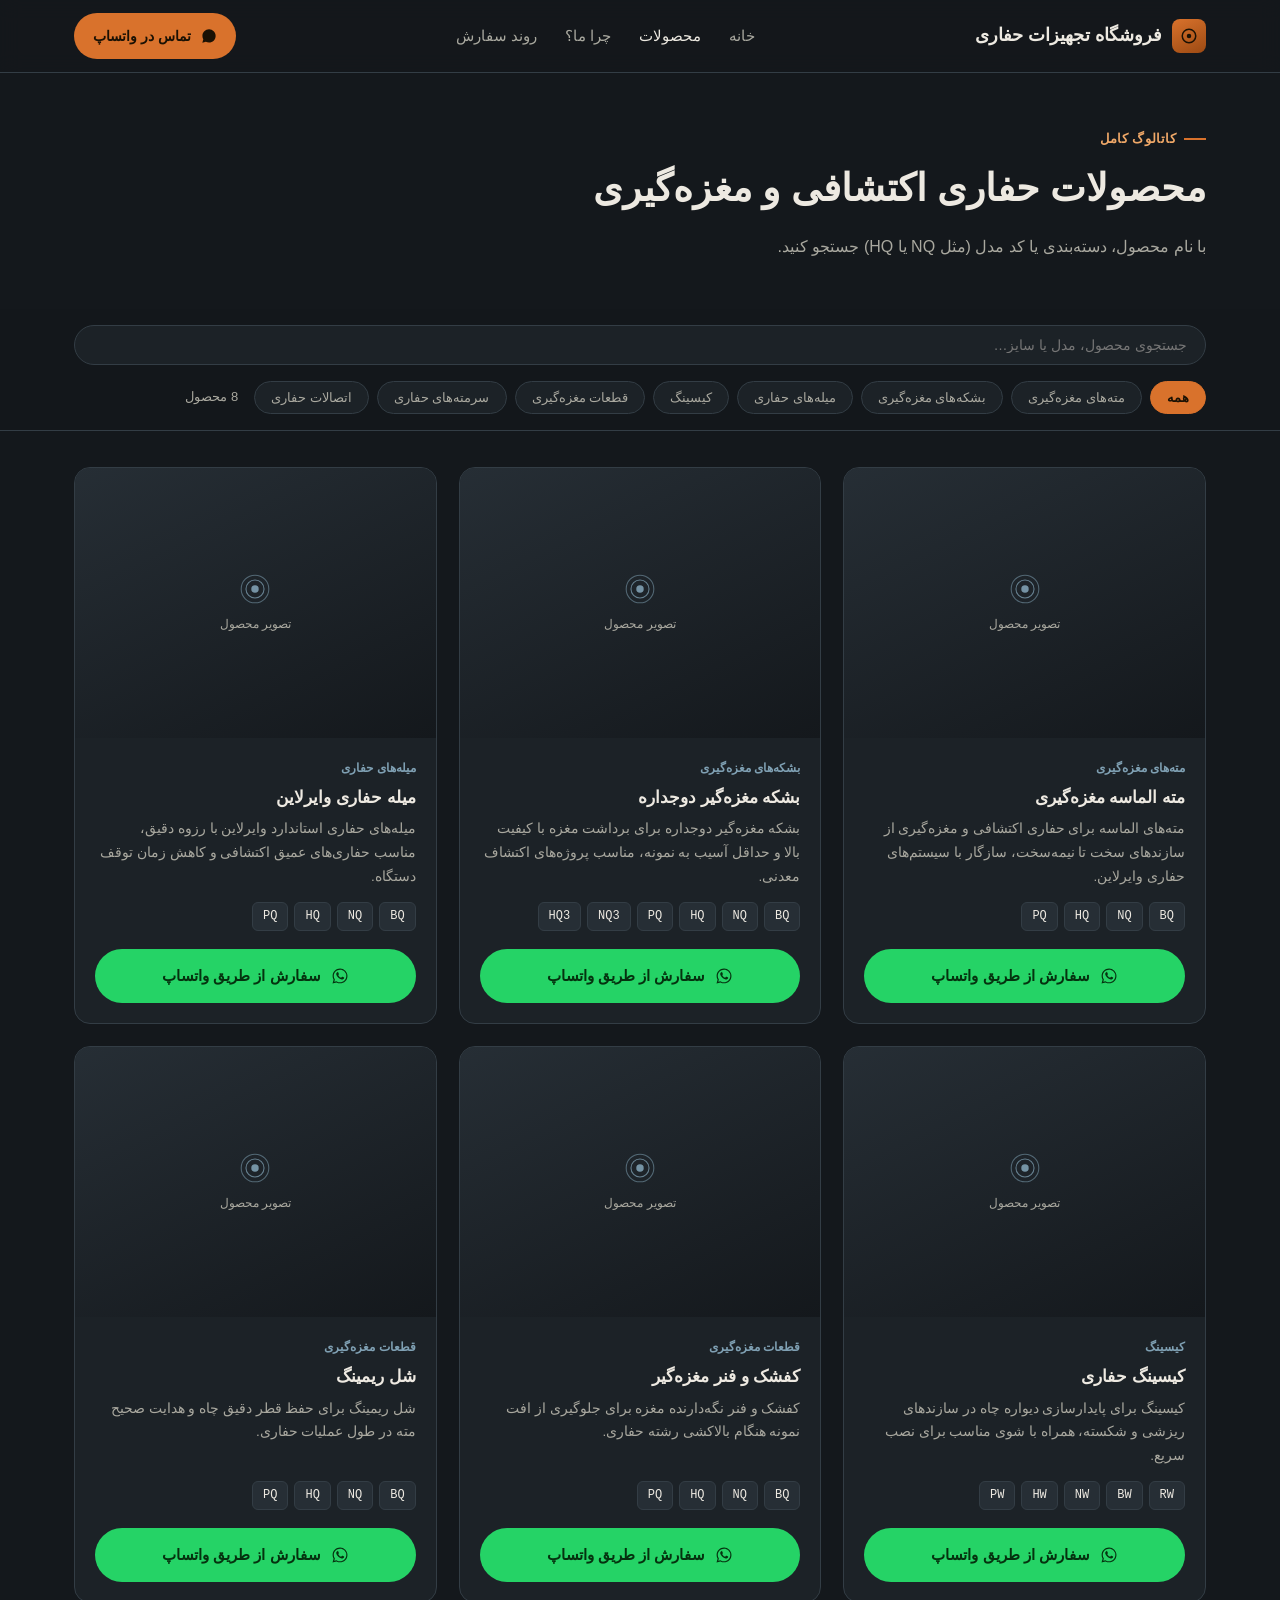
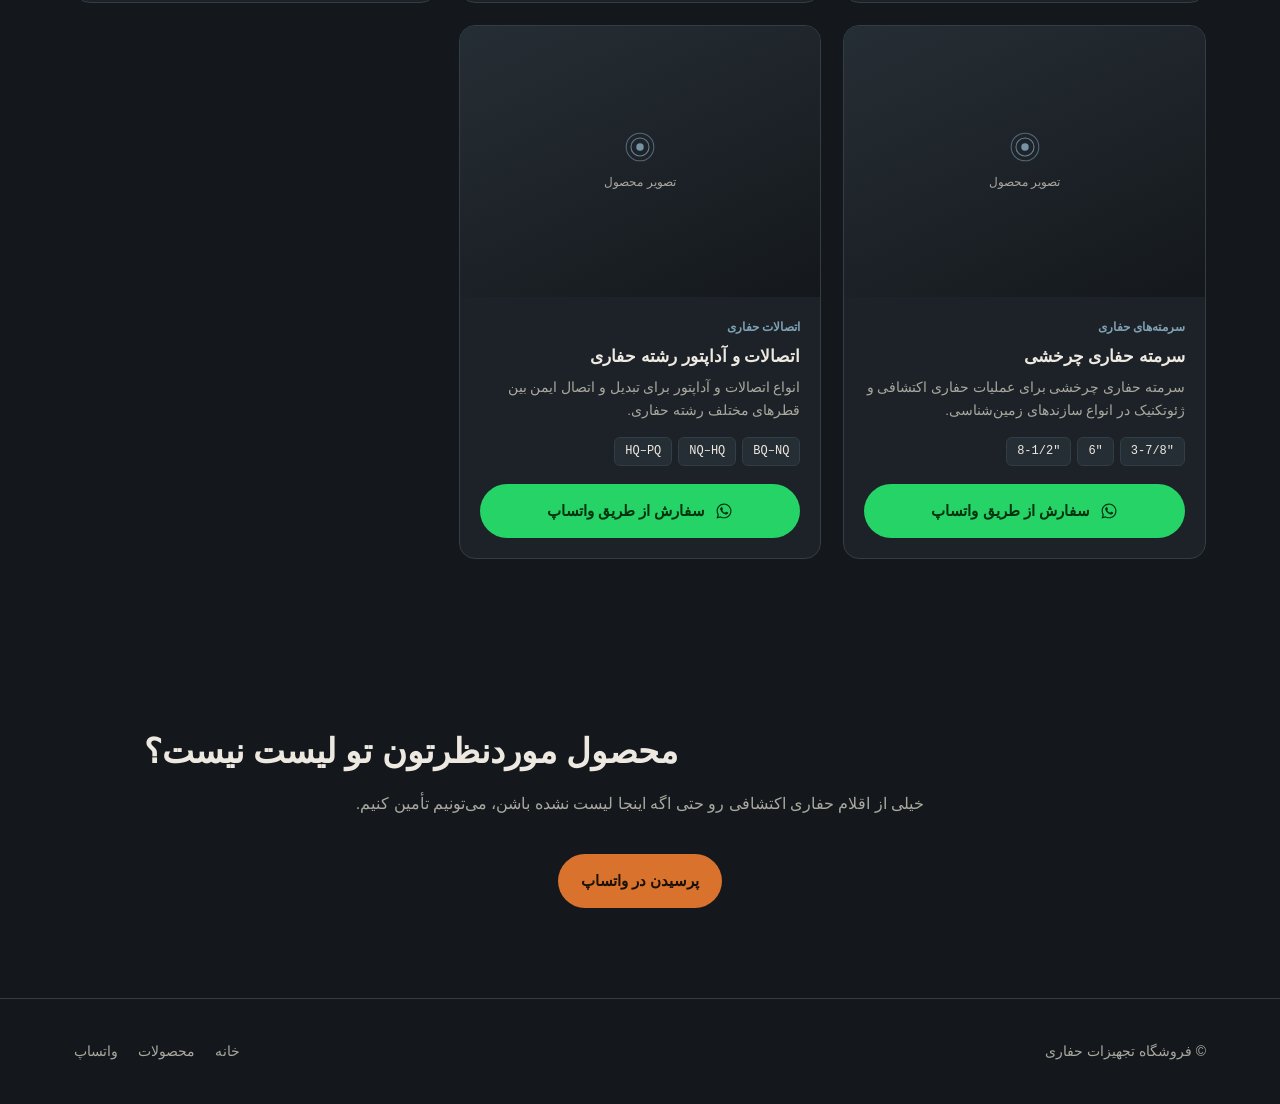
==== products.html @ 7eb8c816 "Add files via upload first commit" ====
<!DOCTYPE html>
<html lang="fa" dir="rtl">
<head>
<meta charset="UTF-8" />
<meta name="viewport" content="width=device-width, initial-scale=1.0" />
<title>محصولات | فروشگاه تجهیزات حفاری</title>
<meta name="description" content="کاتالوگ کامل تجهیزات و اقلام مصرفی حفاری اکتشافی: مته، بشکه مغزه‌گیر، میله حفاری، کیسینگ و قطعات مرتبط." />
<link rel="stylesheet" href="style.css" />
</head>
<body>

<header class="site-header">
  <div class="container">
    <a href="index.html" class="brand">
      <span class="brand-mark">
        <svg viewBox="0 0 24 24" width="18" height="18"><circle cx="12" cy="12" r="9" fill="none" stroke="currentColor" stroke-width="2"/><circle cx="12" cy="12" r="3" fill="currentColor"/></svg>
      </span>
      <span data-company-name>فروشگاه تجهیزات حفاری</span>
    </a>
    <nav class="main-nav">
      <a href="index.html">خانه</a>
      <a href="products.html" aria-current="page">محصولات</a>
      <a href="index.html#trust">چرا ما؟</a>
      <a href="index.html#steps">روند سفارش</a>
    </nav>
    <div class="header-actions">
      <a class="btn btn-primary" data-whatsapp-general href="#">
        <svg viewBox="0 0 24 24" width="16" height="16"><path fill="currentColor" d="M12.04 2C6.58 2 2.13 6.45 2.13 11.91c0 1.75.46 3.45 1.32 4.95L2 22l5.29-1.39a9.9 9.9 0 0 0 4.75 1.21h.01c5.46 0 9.91-4.45 9.91-9.91 0-2.65-1.03-5.14-2.9-7.01A9.82 9.82 0 0 0 12.04 2"/></svg>
        تماس در واتساپ
      </a>
    </div>
  </div>
</header>

<section class="page-header">
  <div class="container">
    <div class="eyebrow">کاتالوگ کامل</div>
    <h1>محصولات حفاری اکتشافی و مغزه‌گیری</h1>
    <p class="lead">با نام محصول، دسته‌بندی یا کد مدل (مثل NQ یا HQ) جستجو کنید.</p>
  </div>
</section>

<div class="filter-bar">
  <div class="container filter-row">
    <input id="search-input" class="search-input" type="text" placeholder="جستجوی محصول، مدل یا سایز…" />
    <div id="category-pills" class="pills"></div>
    <span id="result-count" class="result-count"></span>
  </div>
</div>

<div class="container">
  <div id="product-grid" class="product-grid"></div>
  <div id="empty-state" class="empty-state" hidden>
    <p>محصولی با این مشخصات پیدا نشد. عبارت جستجو یا دسته‌بندی رو تغییر بدید.</p>
  </div>
</div>

<section class="cta-band">
  <div class="container">
    <h2>محصول موردنظرتون تو لیست نیست؟</h2>
    <p>خیلی از اقلام حفاری اکتشافی رو حتی اگه اینجا لیست نشده باشن، می‌تونیم تأمین کنیم.</p>
    <a data-whatsapp-general href="#" class="btn btn-primary">پرسیدن در واتساپ</a>
  </div>
</section>

<footer class="site-footer">
  <div class="container">
    <span>© <span data-company-name>فروشگاه تجهیزات حفاری</span></span>
    <div class="footer-links">
      <a href="index.html">خانه</a>
      <a href="products.html">محصولات</a>
      <a data-whatsapp-general href="#">واتساپ</a>
    </div>
  </div>
</footer>

<script src="products-data.js"></script>
<script src="main.js"></script>
</body>
</html>
---- style.css ----
/* ==========================================================================
   فونت فارسی (روی همین ریپازیتوری میزبانی می‌شود، بدون وابستگی به سرویس‌های
   خارجی مثل Google Fonts — برای پایداری بیشتر روی اینترنت داخل ایران)
   ========================================================================== */
@font-face {
  font-family: "Vazirmatn";
  src: url("fonts/Vazirmatn-Regular.woff2") format("woff2");
  font-weight: 400;
  font-display: swap;
}
@font-face {
  font-family: "Vazirmatn";
  src: url("fonts/Vazirmatn-Medium.woff2") format("woff2");
  font-weight: 500;
  font-display: swap;
}
@font-face {
  font-family: "Vazirmatn";
  src: url("fonts/Vazirmatn-SemiBold.woff2") format("woff2");
  font-weight: 600;
  font-display: swap;
}
@font-face {
  font-family: "Vazirmatn";
  src: url("fonts/Vazirmatn-Black.woff2") format("woff2");
  font-weight: 900;
  font-display: swap;
}

/* ==========================================================================
   توکن‌های طراحی
   ========================================================================== */
:root {
  --ink: #14181c;
  --surface: #1c2227;
  --surface-raised: #262e35;
  --border: #333d45;

  --accent: #d9722c;
  --accent-soft: #f0a868;
  --steel: #7fa0b3;

  --paper: #ede9e1;
  --paper-dim: #a9a89f;

  --radius: 10px;
  --radius-lg: 16px;
  --shadow: 0 12px 30px -12px rgba(0, 0, 0, 0.55);

  --font-body: "Vazirmatn", Tahoma, "Segoe UI", sans-serif;
  --font-mono: "SFMono-Regular", Consolas, "Liberation Mono", Menlo, monospace;

  --container: 1180px;
}

/* ==========================================================================
   پایه
   ========================================================================== */
* {
  box-sizing: border-box;
}
html {
  scroll-behavior: smooth;
}
body {
  margin: 0;
  background: var(--ink);
  color: var(--paper);
  font-family: var(--font-body);
  line-height: 1.75;
  -webkit-font-smoothing: antialiased;
}
img {
  max-width: 100%;
  display: block;
}
a {
  color: inherit;
  text-decoration: none;
}
h1, h2, h3, h4 {
  font-weight: 900;
  line-height: 1.3;
  margin: 0 0 0.5em;
}
p {
  margin: 0 0 1em;
  color: var(--paper-dim);
}
.container {
  max-width: var(--container);
  margin-inline: auto;
  padding-inline: 24px;
}
.ltr {
  direction: ltr;
  unicode-bidi: isolate;
  font-family: var(--font-mono);
}
section {
  padding-block: 72px;
}
.eyebrow {
  display: inline-flex;
  align-items: center;
  gap: 8px;
  font-size: 13px;
  font-weight: 600;
  letter-spacing: 0.03em;
  color: var(--accent-soft);
  margin-bottom: 14px;
}
.eyebrow::before {
  content: "";
  width: 22px;
  height: 2px;
  background: var(--accent);
  display: inline-block;
}

/* ==========================================================================
   دکمه‌ها
   ========================================================================== */
.btn {
  display: inline-flex;
  align-items: center;
  gap: 10px;
  padding: 13px 22px;
  border-radius: 999px;
  font-weight: 600;
  font-size: 15px;
  border: 1px solid transparent;
  cursor: pointer;
  transition: transform 0.15s ease, box-shadow 0.15s ease, background 0.15s ease;
  white-space: nowrap;
}
.btn:active {
  transform: scale(0.97);
}
.btn-primary {
  background: var(--accent);
  color: #1a1104;
}
.btn-primary:hover {
  background: var(--accent-soft);
  box-shadow: 0 8px 20px -6px rgba(217, 114, 44, 0.55);
}
.btn-ghost {
  background: transparent;
  border-color: var(--border);
  color: var(--paper);
}
.btn-ghost:hover {
  border-color: var(--steel);
  color: var(--steel);
}
.btn-whatsapp {
  background: #25d366;
  color: #05320f;
  width: 100%;
  justify-content: center;
}
.btn-whatsapp:hover {
  background: #34e37a;
}

/* ==========================================================================
   هدر
   ========================================================================== */
.site-header {
  position: sticky;
  top: 0;
  z-index: 40;
  background: rgba(20, 24, 28, 0.85);
  backdrop-filter: blur(10px);
  border-bottom: 1px solid var(--border);
}
.site-header .container {
  display: flex;
  align-items: center;
  justify-content: space-between;
  height: 72px;
}
.brand {
  display: flex;
  align-items: center;
  gap: 10px;
  font-weight: 900;
  font-size: 18px;
}
.brand-mark {
  width: 34px;
  height: 34px;
  border-radius: 8px;
  background: linear-gradient(155deg, var(--accent), #9c4a13);
  display: grid;
  place-items: center;
  color: #1a1104;
  flex-shrink: 0;
}
.main-nav {
  display: flex;
  align-items: center;
  gap: 28px;
}
.main-nav a {
  font-size: 15px;
  color: var(--paper-dim);
  font-weight: 500;
}
.main-nav a:hover,
.main-nav a[aria-current="page"] {
  color: var(--paper);
}
.header-actions {
  display: flex;
  align-items: center;
  gap: 12px;
}
.header-actions .btn {
  padding: 10px 18px;
  font-size: 14px;
}
@media (max-width: 720px) {
  .main-nav {
    display: none;
  }
}

/* ==========================================================================
   هیرو + نمونه لایه‌های مغزه (المان بصری اصلی)
   ========================================================================== */
.hero {
  padding-block: 64px 88px;
  overflow: hidden;
  position: relative;
}
.hero .container {
  display: grid;
  grid-template-columns: 1.15fr 0.85fr;
  gap: 56px;
  align-items: center;
}
.hero h1 {
  font-size: clamp(30px, 4.4vw, 48px);
  letter-spacing: -0.01em;
}
.hero h1 span {
  color: var(--accent);
}
.hero .lead {
  font-size: 17px;
  max-width: 46ch;
}
.hero-actions {
  display: flex;
  gap: 14px;
  margin-top: 30px;
  flex-wrap: wrap;
}
.hero-stats {
  display: flex;
  gap: 28px;
  margin-top: 44px;
  flex-wrap: wrap;
}
.hero-stats div strong {
  display: block;
  font-size: 24px;
  color: var(--paper);
  font-weight: 900;
}
.hero-stats div span {
  font-size: 13px;
  color: var(--paper-dim);
}

.core-sample {
  position: relative;
  height: 420px;
  display: flex;
  justify-content: center;
}
.core-sample svg {
  height: 100%;
  filter: drop-shadow(0 25px 40px rgba(0, 0, 0, 0.5));
}
.core-sample .drill-icon {
  position: absolute;
  top: -18px;
  left: 50%;
  transform: translateX(-50%);
  color: var(--accent-soft);
  animation: spin 7s linear infinite;
  transform-origin: center;
}
@keyframes spin {
  from { transform: translateX(-50%) rotate(0deg); }
  to { transform: translateX(-50%) rotate(360deg); }
}
@media (prefers-reduced-motion: reduce) {
  .core-sample .drill-icon { animation: none; }
  html { scroll-behavior: auto; }
}
@media (max-width: 900px) {
  .hero .container {
    grid-template-columns: 1fr;
  }
  .core-sample {
    height: 220px;
    order: -1;
  }
}

/* strata divider used between sections */
.strata-rule {
  height: 6px;
  display: flex;
}
.strata-rule span {
  flex: 1;
}

/* ==========================================================================
   بخش دسته‌بندی‌ها / ویژگی‌ها
   ========================================================================== */
.section-head {
  max-width: 640px;
  margin-bottom: 44px;
}
.section-head h2 {
  font-size: clamp(24px, 3vw, 32px);
}
.grid-3 {
  display: grid;
  grid-template-columns: repeat(3, 1fr);
  gap: 20px;
}
.grid-4 {
  display: grid;
  grid-template-columns: repeat(4, 1fr);
  gap: 20px;
}
@media (max-width: 900px) {
  .grid-3, .grid-4 { grid-template-columns: repeat(2, 1fr); }
}
@media (max-width: 560px) {
  .grid-3, .grid-4 { grid-template-columns: 1fr; }
}
.feature-card, .category-card {
  background: var(--surface);
  border: 1px solid var(--border);
  border-radius: var(--radius-lg);
  padding: 26px;
  transition: transform 0.2s ease, border-color 0.2s ease;
}
.category-card {
  text-align: center;
}
.feature-card:hover, .category-card:hover {
  transform: translateY(-4px);
  border-color: var(--steel);
}
.feature-icon, .category-icon {
  width: 44px;
  height: 44px;
  border-radius: 10px;
  background: rgba(217, 114, 44, 0.14);
  color: var(--accent-soft);
  display: grid;
  place-items: center;
  margin-bottom: 16px;
}
.category-icon {
  margin-inline: auto;
  margin-bottom: 14px;
}
.feature-card h3, .category-card h3 {
  font-size: 17px;
  margin-bottom: 8px;
}
.feature-card p, .category-card p {
  font-size: 14px;
  margin: 0;
}

/* ==========================================================================
   بخش اعتماد / روند سفارش
   ========================================================================== */
.trust-band {
  background: var(--surface);
  border-top: 1px solid var(--border);
  border-bottom: 1px solid var(--border);
}
.steps-row {
  display: grid;
  grid-template-columns: repeat(3, 1fr);
  gap: 28px;
  counter-reset: step;
}
@media (max-width: 760px) {
  .steps-row { grid-template-columns: 1fr; }
}
.step {
  position: relative;
  padding-inline-start: 20px;
  border-inline-start: 2px solid var(--border);
}
.step strong {
  display: block;
  color: var(--steel);
  font-family: var(--font-mono);
  font-size: 13px;
  margin-bottom: 8px;
}
.step h4 {
  margin-bottom: 6px;
  font-size: 16px;
}
.step p {
  font-size: 14px;
  margin: 0;
}

/* ==========================================================================
   نوار CTA پایانی صفحه اصلی
   ========================================================================== */
.cta-band {
  text-align: center;
  padding-block: 90px;
}
.cta-band h2 {
  font-size: clamp(24px, 3.4vw, 34px);
  max-width: 640px;
  margin-inline: auto 0.5em;
}
.cta-band .btn {
  margin-top: 20px;
}

/* ==========================================================================
   فوتر
   ========================================================================== */
.site-footer {
  border-top: 1px solid var(--border);
  padding-block: 40px;
  font-size: 14px;
  color: var(--paper-dim);
}
.site-footer .container {
  display: flex;
  justify-content: space-between;
  align-items: center;
  flex-wrap: wrap;
  gap: 16px;
}
.footer-links {
  display: flex;
  gap: 20px;
}

/* ==========================================================================
   صفحه محصولات — نوار فیلتر
   ========================================================================== */
.page-header {
  padding-block: 48px 32px;
}
.page-header h1 {
  font-size: clamp(26px, 3.6vw, 38px);
}
.filter-bar {
  position: sticky;
  top: 72px;
  z-index: 30;
  background: rgba(20, 24, 28, 0.92);
  backdrop-filter: blur(10px);
  border-bottom: 1px solid var(--border);
  padding-block: 16px;
}
.filter-row {
  display: flex;
  align-items: center;
  gap: 16px;
  flex-wrap: wrap;
}
.search-input {
  flex: 1;
  min-width: 220px;
  background: var(--surface);
  border: 1px solid var(--border);
  border-radius: 999px;
  padding: 11px 18px;
  color: var(--paper);
  font-family: var(--font-body);
  font-size: 14px;
}
.search-input:focus {
  outline: none;
  border-color: var(--accent);
}
.pills {
  display: flex;
  gap: 8px;
  flex-wrap: wrap;
}
.pill {
  background: var(--surface);
  border: 1px solid var(--border);
  color: var(--paper-dim);
  padding: 8px 16px;
  border-radius: 999px;
  font-size: 13px;
  font-family: var(--font-body);
  cursor: pointer;
  transition: all 0.15s ease;
}
.pill:hover {
  border-color: var(--steel);
  color: var(--paper);
}
.pill.active {
  background: var(--accent);
  border-color: var(--accent);
  color: #1a1104;
  font-weight: 600;
}
.result-count {
  font-size: 13px;
  color: var(--paper-dim);
  white-space: nowrap;
}

/* ==========================================================================
   گرید محصولات و کارت
   ========================================================================== */
.product-grid {
  display: grid;
  grid-template-columns: repeat(auto-fill, minmax(270px, 1fr));
  gap: 22px;
  padding-block: 36px 80px;
}
.product-card {
  background: var(--surface);
  border: 1px solid var(--border);
  border-radius: var(--radius-lg);
  overflow: hidden;
  display: flex;
  flex-direction: column;
  transition: transform 0.2s ease, border-color 0.2s ease;
}
.product-card:hover {
  transform: translateY(-4px);
  border-color: var(--steel);
}
.product-media {
  position: relative;
  aspect-ratio: 4 / 3;
  background: linear-gradient(155deg, var(--surface-raised), var(--ink));
}
.product-media img {
  width: 100%;
  height: 100%;
  object-fit: cover;
}
.media-fallback {
  position: absolute;
  inset: 0;
  display: none;
  flex-direction: column;
  align-items: center;
  justify-content: center;
  gap: 8px;
  color: var(--steel);
}
.media-fallback span {
  font-size: 12px;
  color: var(--paper-dim);
}
.product-media.no-image img {
  display: none;
}
.product-media.no-image .media-fallback {
  display: flex;
}
.product-body {
  padding: 20px;
  display: flex;
  flex-direction: column;
  flex: 1;
}
.product-category {
  font-size: 12px;
  color: var(--steel);
  font-weight: 600;
  margin-bottom: 8px;
}
.product-name {
  font-size: 17px;
  margin-bottom: 8px;
}
.product-desc {
  font-size: 13.5px;
  flex: 1;
}
.model-list {
  display: flex;
  flex-wrap: wrap;
  gap: 6px;
  margin-bottom: 18px;
}
.model-pill {
  font-family: var(--font-mono);
  font-size: 12px;
  background: var(--surface-raised);
  border: 1px solid var(--border);
  color: var(--paper);
  padding: 3px 10px;
  border-radius: 6px;
}
.empty-state {
  text-align: center;
  padding-block: 60px;
  color: var(--paper-dim);
}

/* ==========================================================================
   ظاهر شدن تدریجی هنگام اسکرول
   ========================================================================== */
/* پیش‌فرض: کاملاً نمایان. حالت مخفی فقط توسط جاوااسکریپت و درست قبل از
   observe شدن اضافه می‌شود؛ یعنی اگر جاوااسکریپت اجرا نشود یا کند باشد،
   محتوا هیچ‌وقت مخفی نمی‌مونه. */
.reveal.pre-animate {
  opacity: 0;
  transform: translateY(16px);
  transition: opacity 0.6s ease, transform 0.6s ease;
}
.reveal.pre-animate.in-view {
  opacity: 1;
  transform: translateY(0);
}
@media (prefers-reduced-motion: reduce) {
  .reveal.pre-animate {
    opacity: 1;
    transform: none;
    transition: none;
  }
}
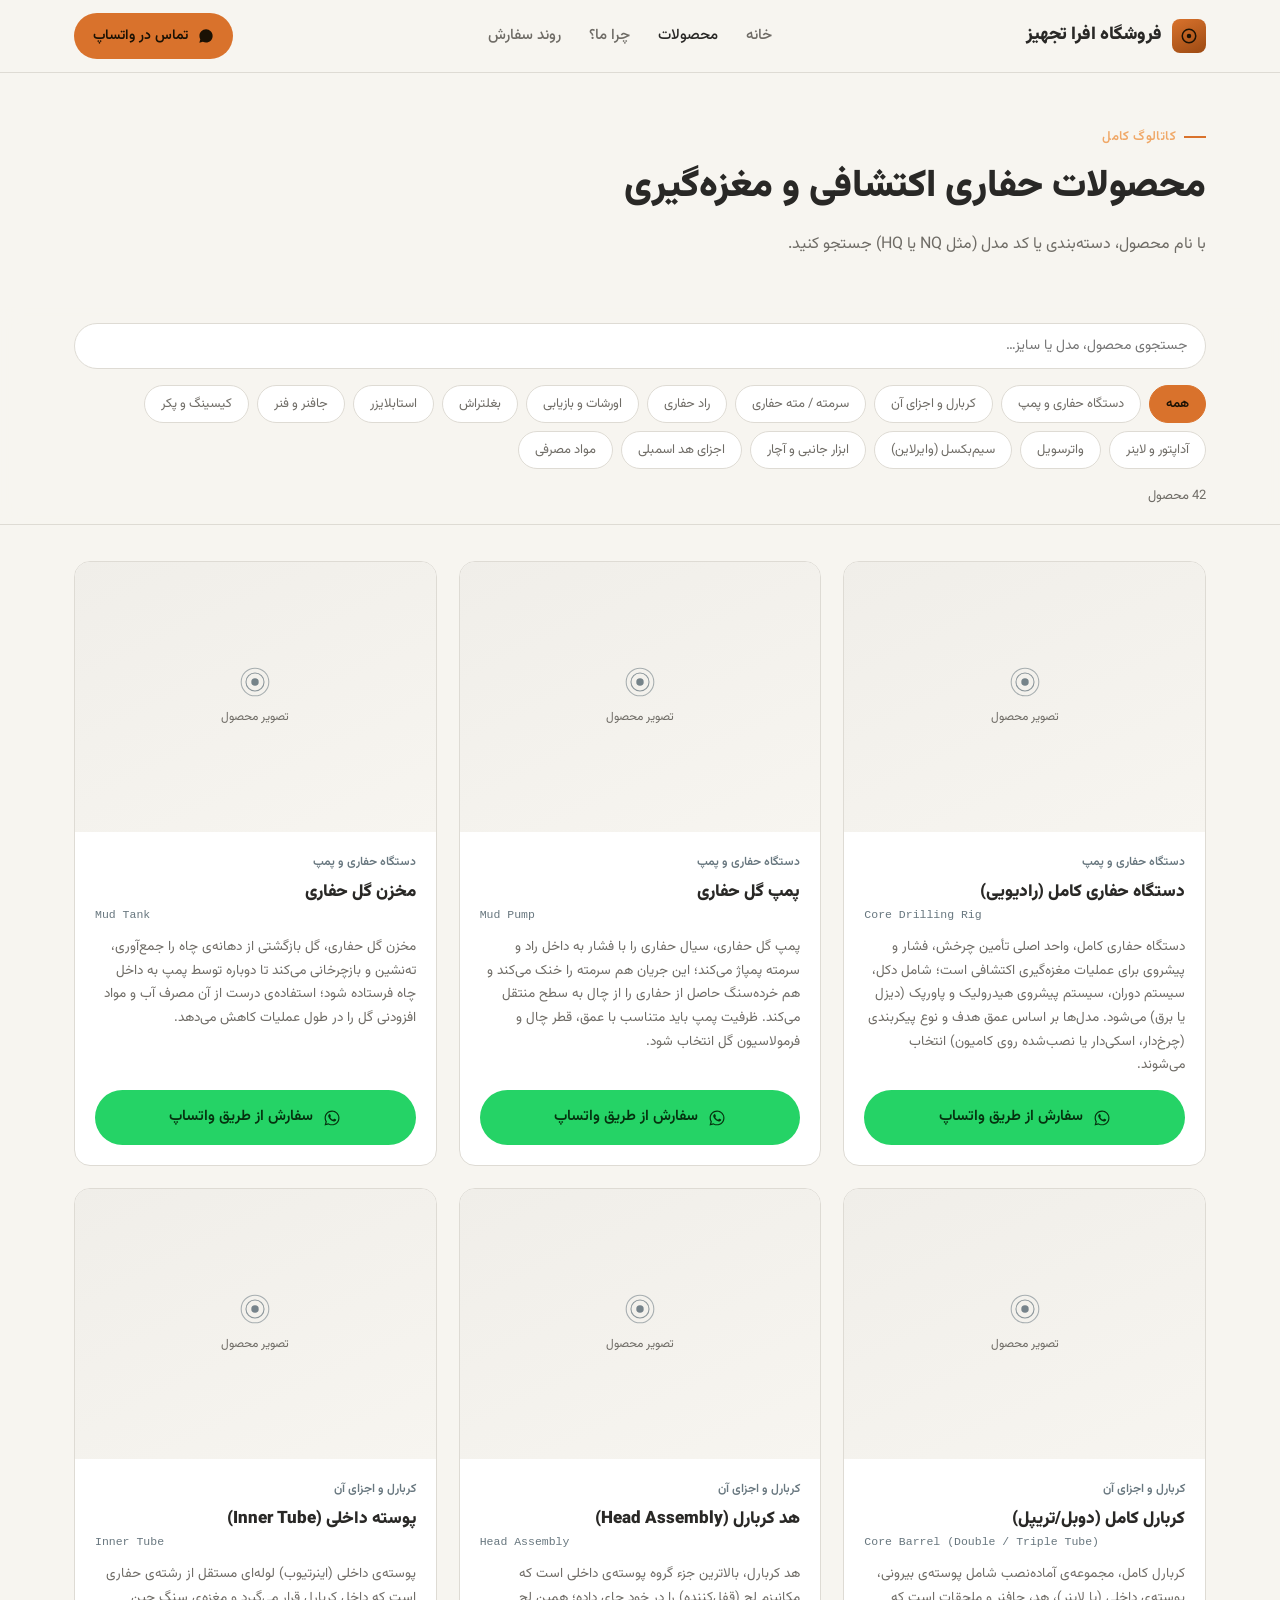
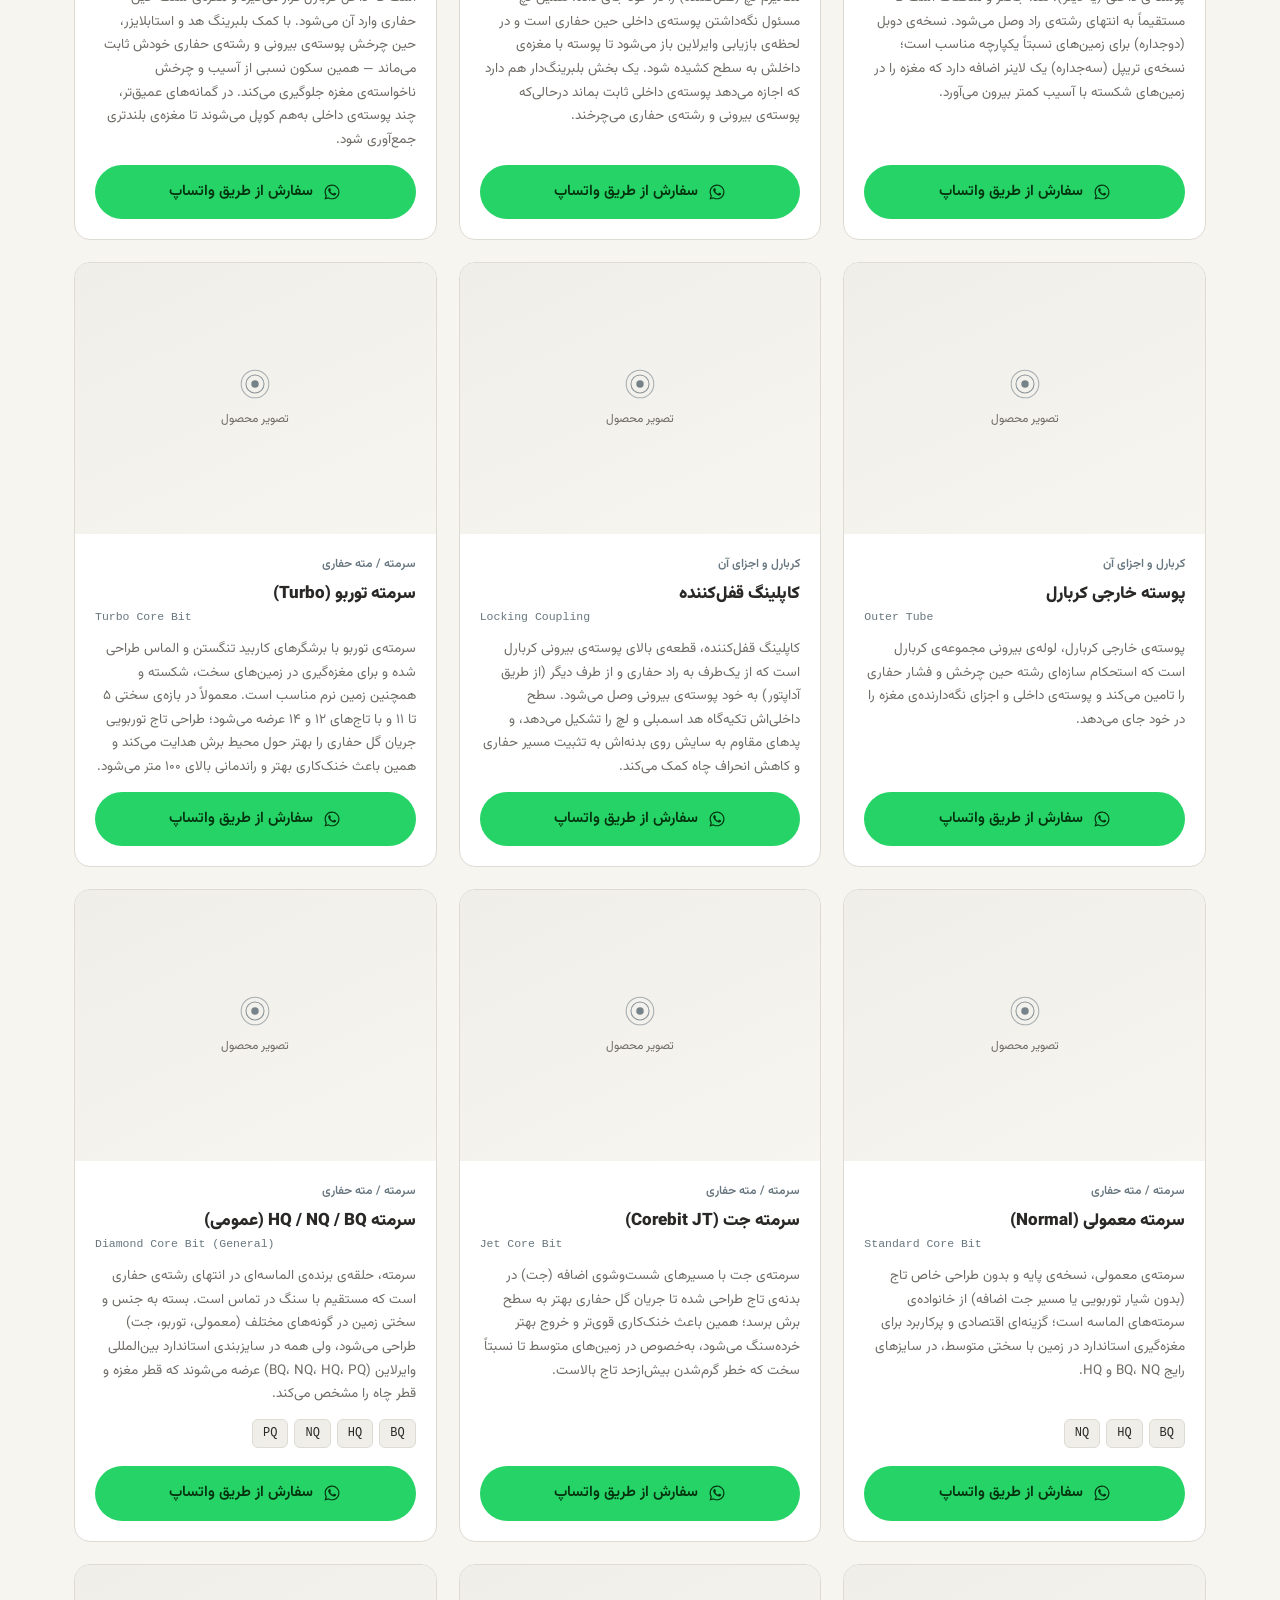
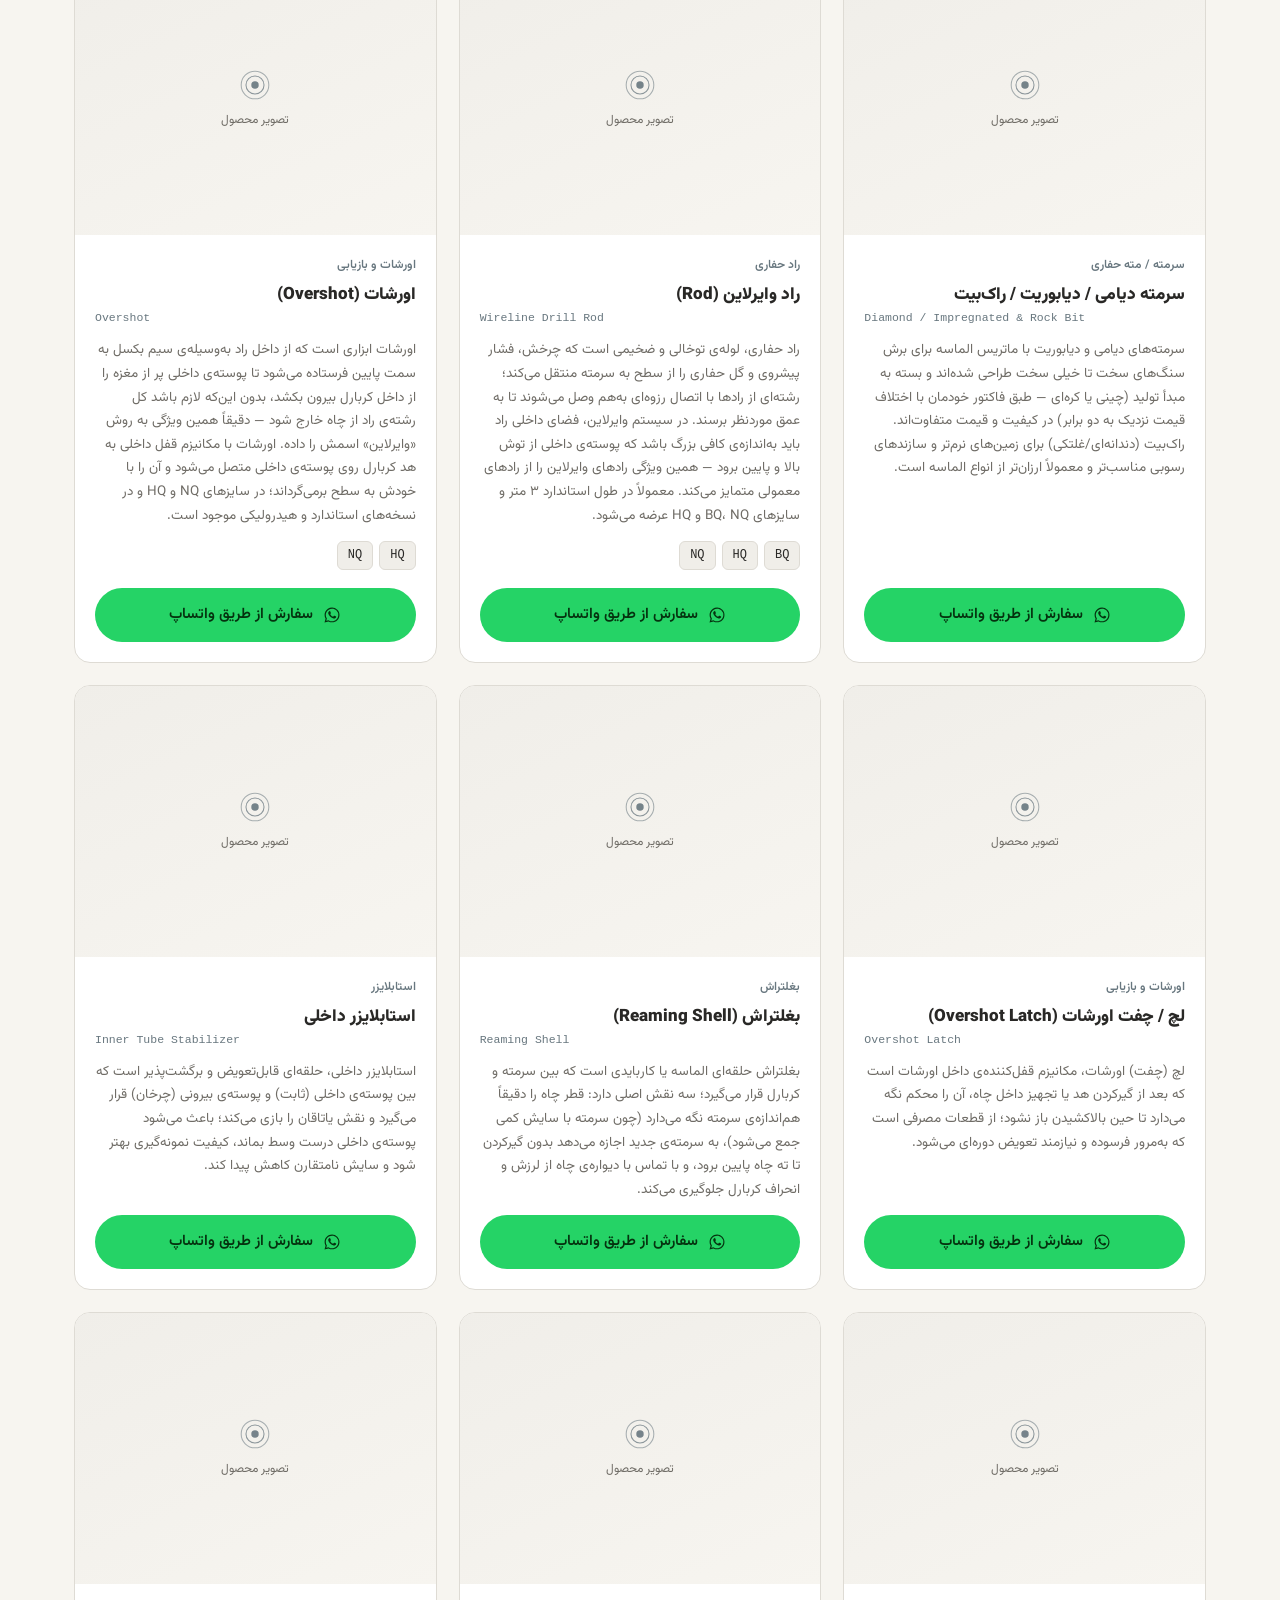
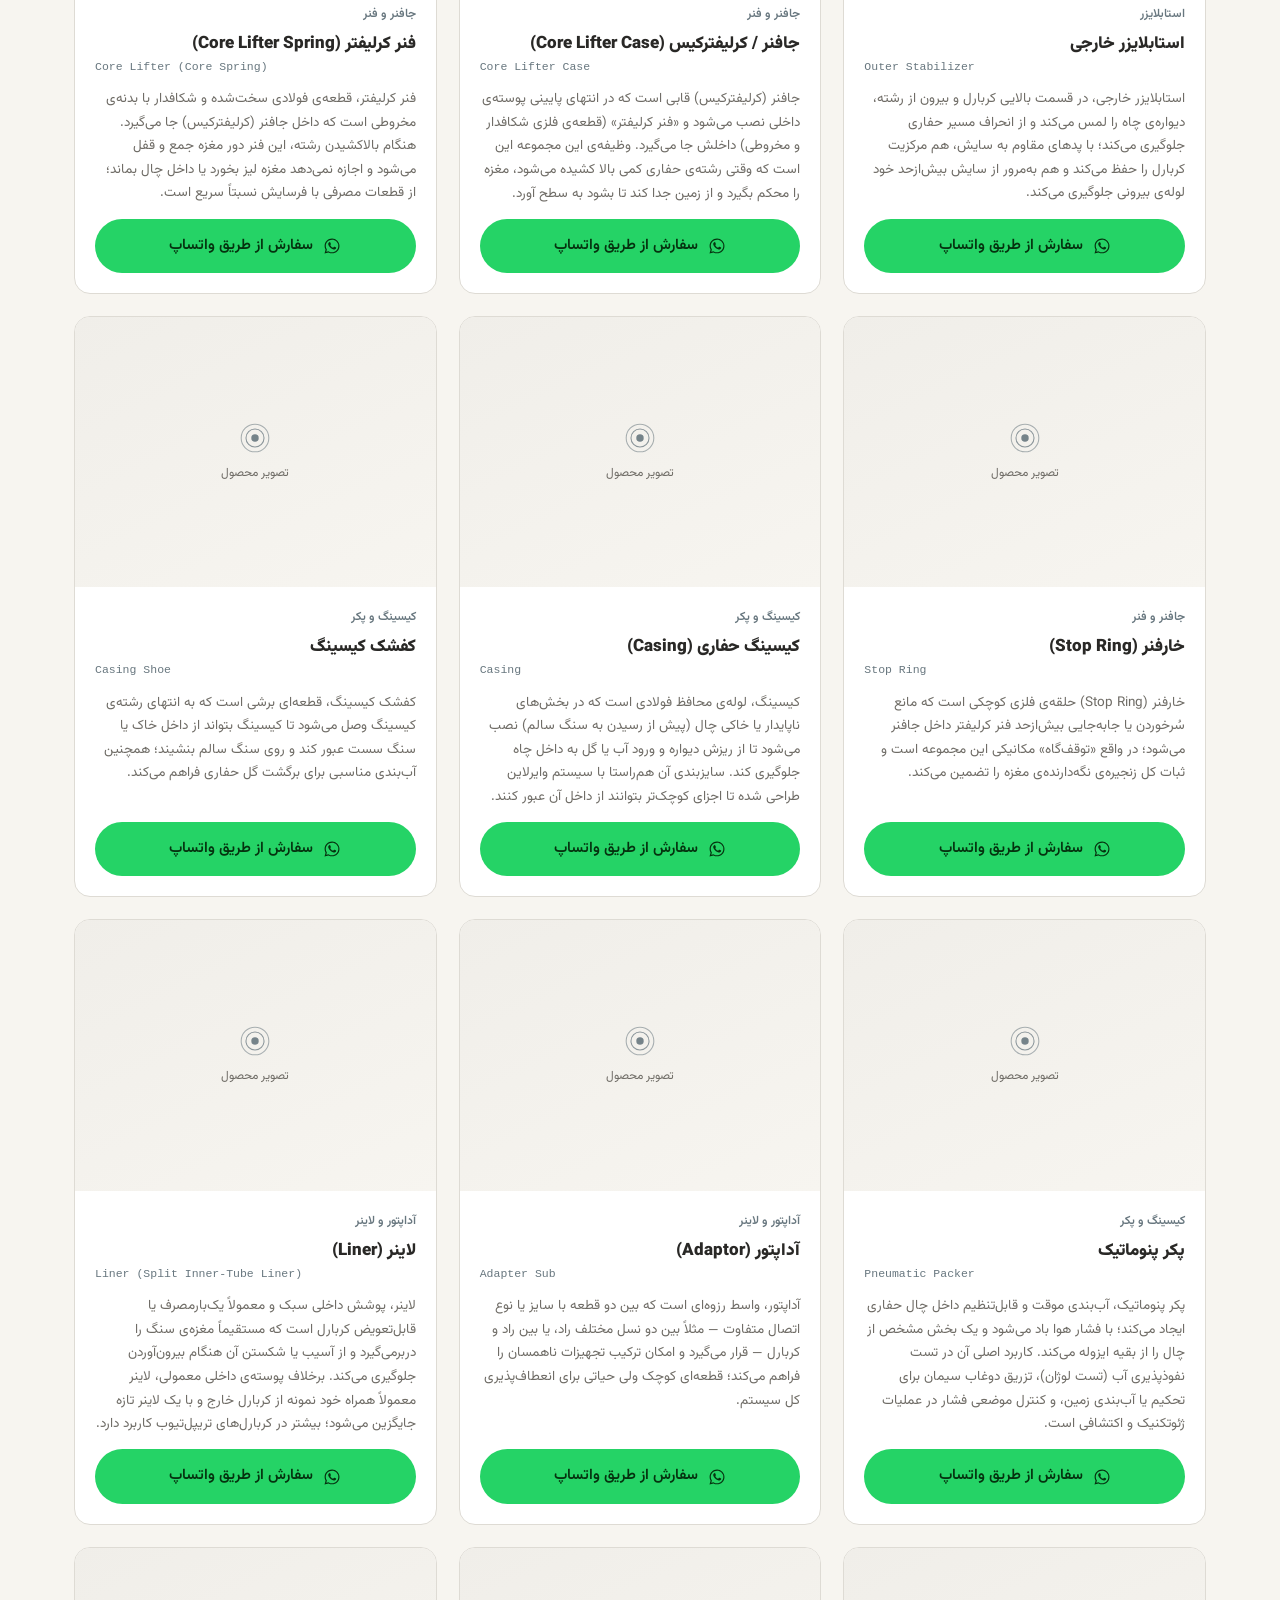
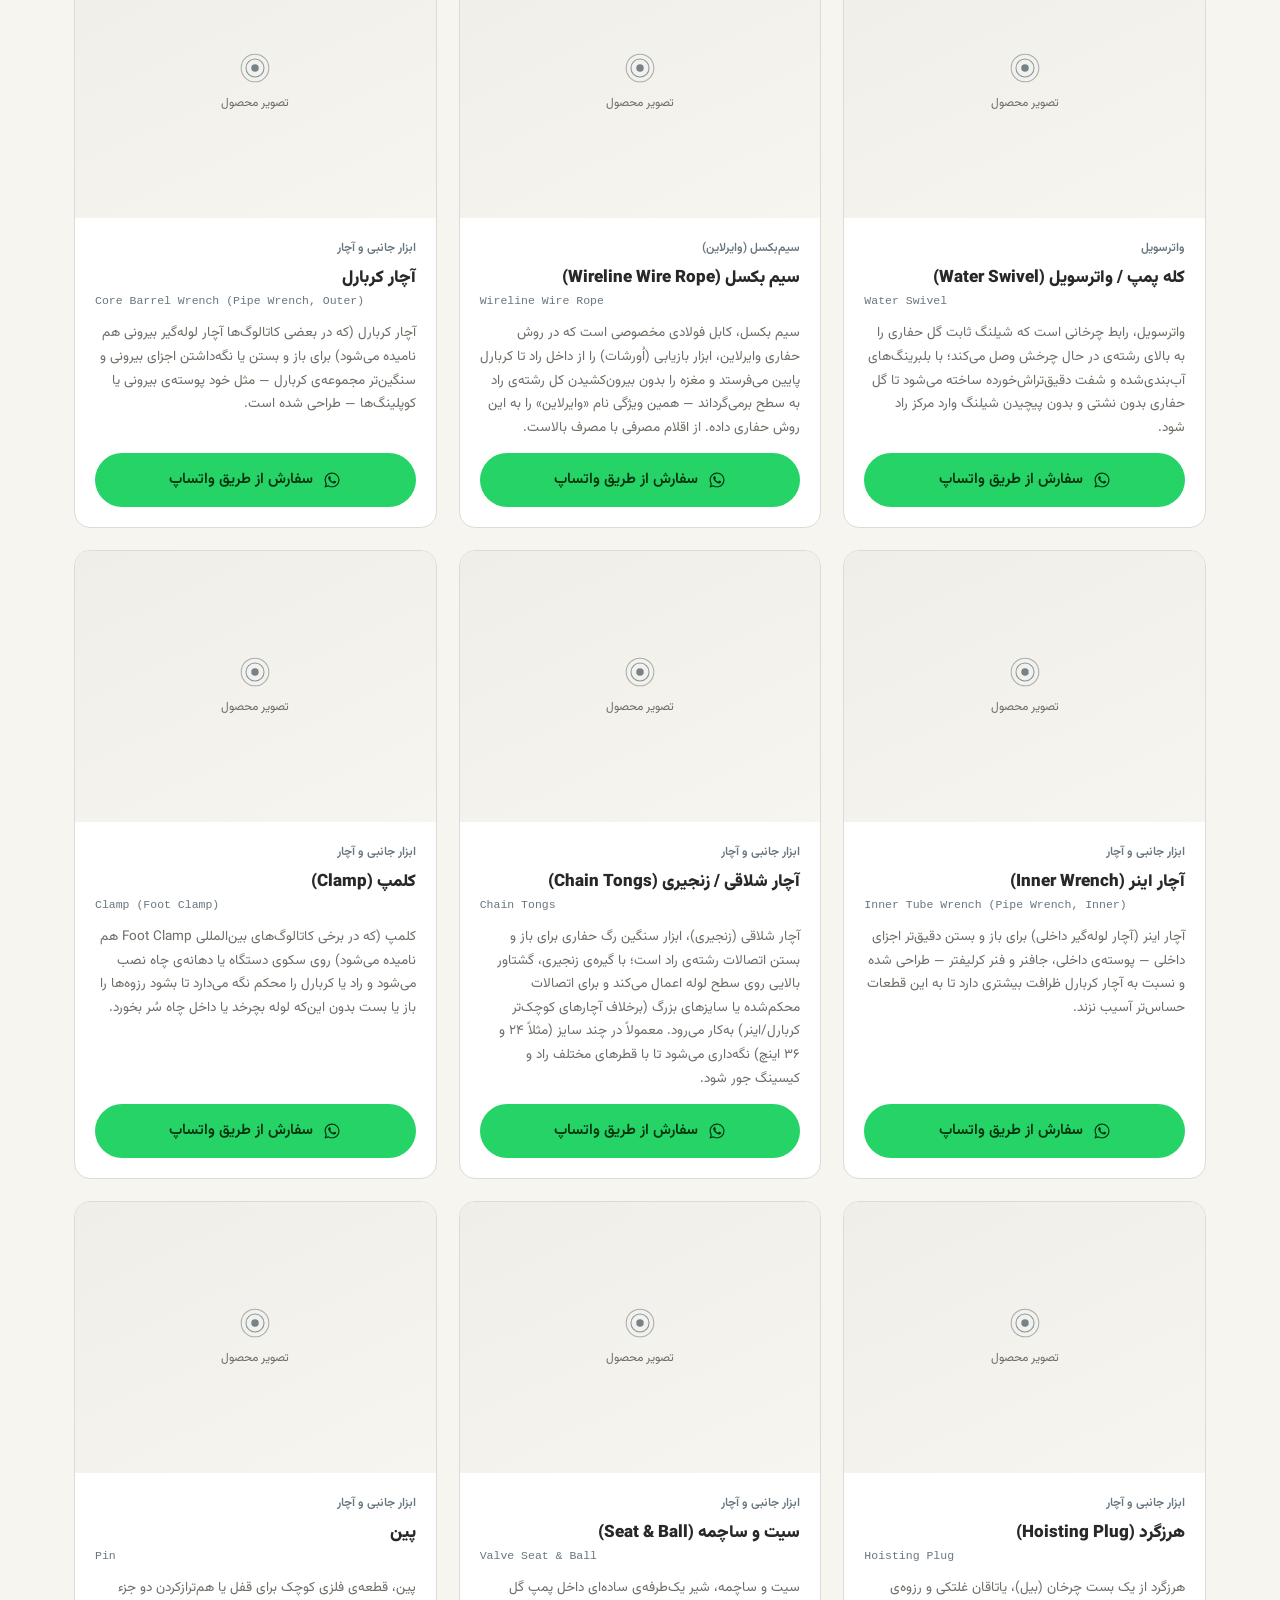
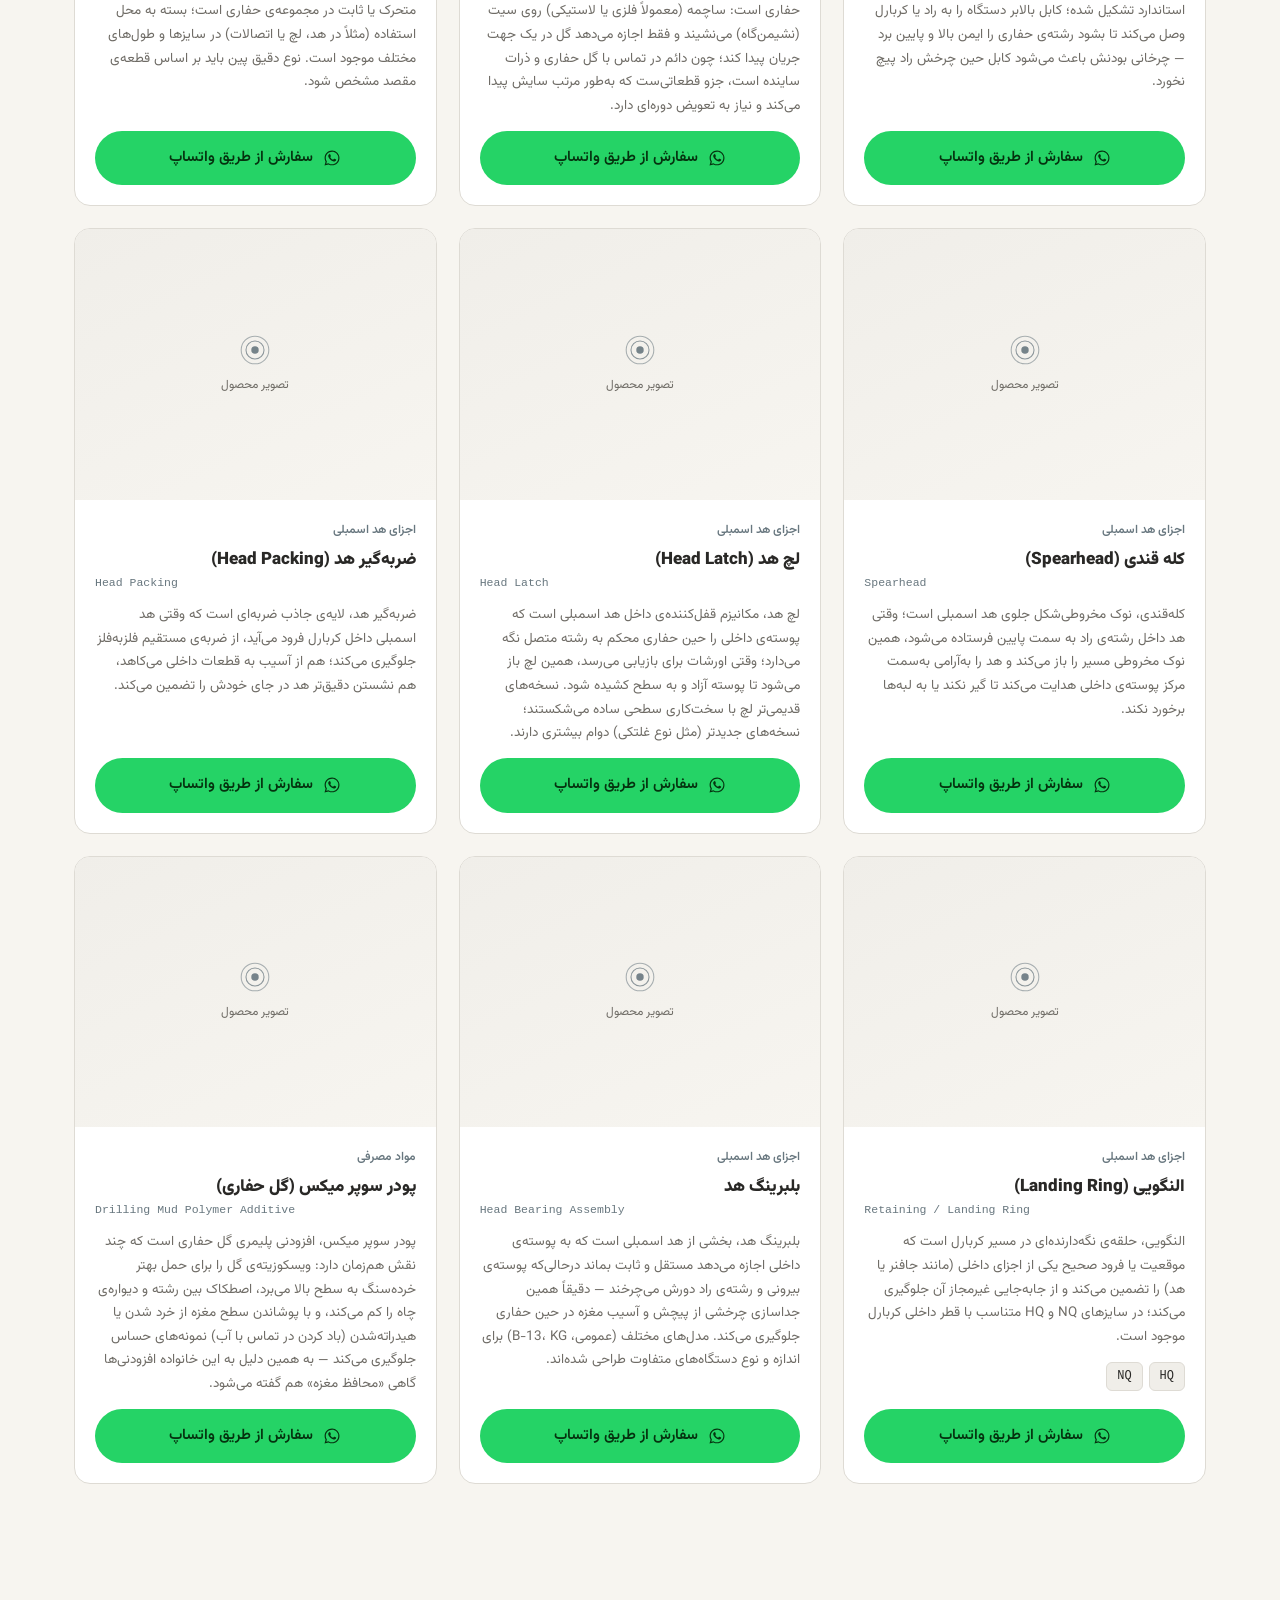
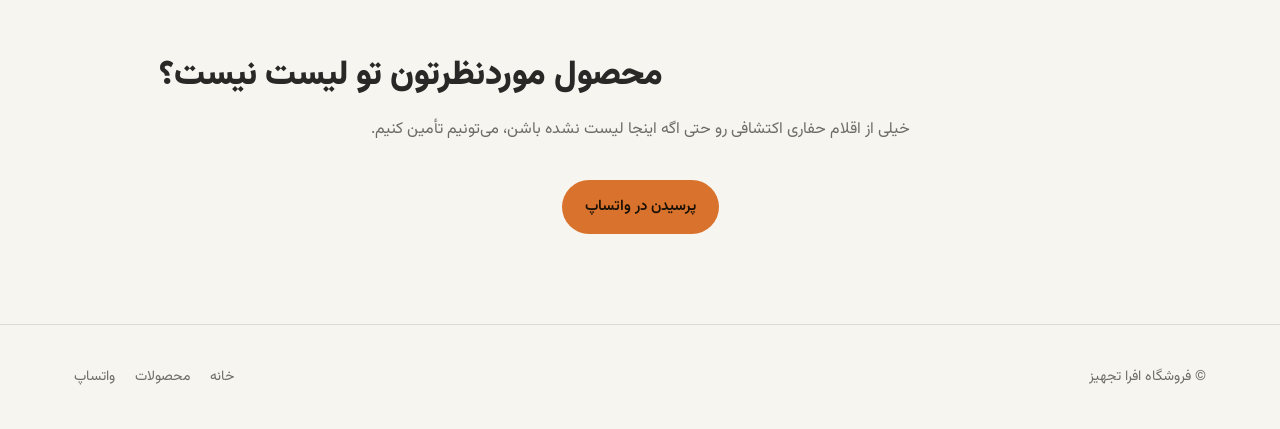
==== commit e6f77d15: "Add files via upload Commit" ====
--- a/products.html
+++ b/products.html
@@ -3,8 +3,8 @@
 <head>
 <meta charset="UTF-8" />
 <meta name="viewport" content="width=device-width, initial-scale=1.0" />
-<title>محصولات | فروشگاه تجهیزات حفاری</title>
-<meta name="description" content="کاتالوگ کامل تجهیزات و اقلام مصرفی حفاری اکتشافی: مته، بشکه مغزه‌گیر، میله حفاری، کیسینگ و قطعات مرتبط." />
+<title>محصولات | فروشگاه افرا تجهیز</title>
+<meta name="description" content="کاتالوگ کامل تجهیزات و اقلام مصرفی حفاری اکتشافی از فروشگاه افرا تجهیز: مته، بشکه مغزه‌گیر، میله حفاری، کیسینگ و قطعات مرتبط." />
 <link rel="stylesheet" href="style.css" />
 </head>
 <body>
@@ -15,7 +15,7 @@
       <span class="brand-mark">
         <svg viewBox="0 0 24 24" width="18" height="18"><circle cx="12" cy="12" r="9" fill="none" stroke="currentColor" stroke-width="2"/><circle cx="12" cy="12" r="3" fill="currentColor"/></svg>
       </span>
-      <span data-company-name>فروشگاه تجهیزات حفاری</span>
+      <span data-company-name>فروشگاه افرا تجهیز</span>
     </a>
     <nav class="main-nav">
       <a href="index.html">خانه</a>
@@ -65,7 +65,7 @@
 
 <footer class="site-footer">
   <div class="container">
-    <span>© <span data-company-name>فروشگاه تجهیزات حفاری</span></span>
+    <span>© <span data-company-name>فروشگاه افرا تجهیز</span></span>
     <div class="footer-links">
       <a href="index.html">خانه</a>
       <a href="products.html">محصولات</a>
--- a/style.css
+++ b/style.css
@@ -31,21 +31,21 @@
    توکن‌های طراحی
    ========================================================================== */
 :root {
-  --ink: #14181c;
-  --surface: #1c2227;
-  --surface-raised: #262e35;
-  --border: #333d45;
+  --ink: #f7f5f0;
+  --surface: #ffffff;
+  --surface-raised: #f0eee9;
+  --border: #dedbd4;
 
   --accent: #d9722c;
   --accent-soft: #f0a868;
-  --steel: #7fa0b3;
-
-  --paper: #ede9e1;
-  --paper-dim: #a9a89f;
+  --steel: #68777f;
+
+  --paper: #292826;
+  --paper-dim: #6f6c66;
 
   --radius: 10px;
   --radius-lg: 16px;
-  --shadow: 0 12px 30px -12px rgba(0, 0, 0, 0.55);
+  --shadow: 0 12px 30px -12px rgba(60, 50, 40, 0.14);
 
   --font-body: "Vazirmatn", Tahoma, "Segoe UI", sans-serif;
   --font-mono: "SFMono-Regular", Consolas, "Liberation Mono", Menlo, monospace;
@@ -171,7 +171,7 @@
   position: sticky;
   top: 0;
   z-index: 40;
-  background: rgba(20, 24, 28, 0.85);
+  background: rgba(247, 245, 240, 0.92);
   backdrop-filter: blur(10px);
   border-bottom: 1px solid var(--border);
 }
@@ -283,7 +283,7 @@
 }
 .core-sample svg {
   height: 100%;
-  filter: drop-shadow(0 25px 40px rgba(0, 0, 0, 0.5));
+  filter: drop-shadow(0 20px 28px rgba(60, 50, 40, 0.18));
 }
 .core-sample .drill-icon {
   position: absolute;
@@ -472,7 +472,7 @@
   position: sticky;
   top: 72px;
   z-index: 30;
-  background: rgba(20, 24, 28, 0.92);
+  background: rgba(247, 245, 240, 0.94);
   backdrop-filter: blur(10px);
   border-bottom: 1px solid var(--border);
   padding-block: 16px;
@@ -596,7 +596,15 @@
 }
 .product-name {
   font-size: 17px;
-  margin-bottom: 8px;
+  margin-bottom: 2px;
+}
+.product-name-en {
+  display: block;
+  font-family: var(--font-mono);
+  font-size: 11.5px;
+  color: var(--steel);
+  margin-bottom: 10px;
+  text-align: left;
 }
 .product-desc {
   font-size: 13.5px;
